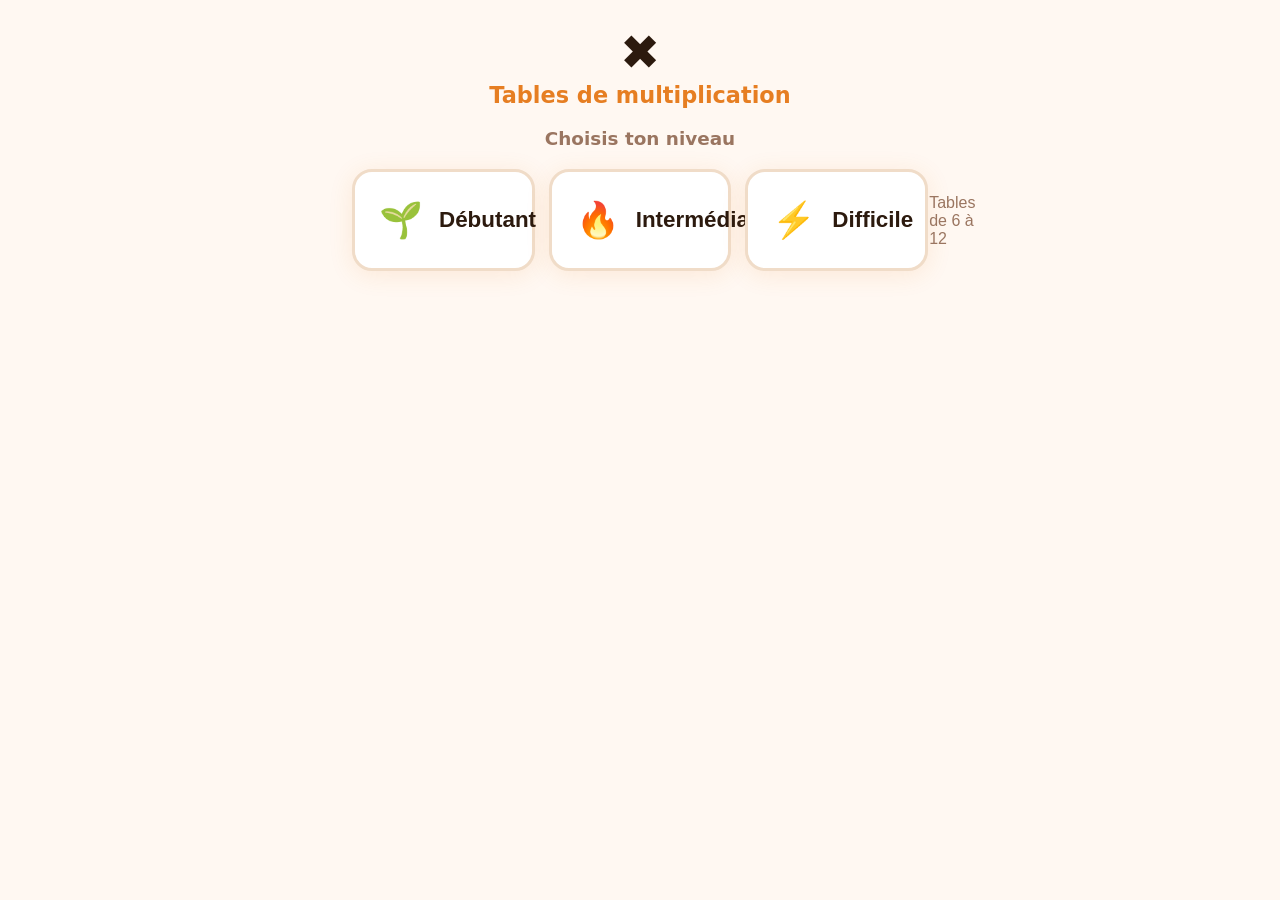
==== assets/exercises/multiplications/index.html @ 47939fa5 "mise a jour app" ====
<!DOCTYPE html>
<html lang="fr">
<head>
  <meta charset="UTF-8" />
  <meta name="viewport"
        content="width=device-width, initial-scale=1.0, user-scalable=no" />
  <title>Tables de multiplication</title>
  <link rel="stylesheet" href="style.css" />
</head>
<body>

  <!-- EN-TÊTE -->
  <header class="exercise-header">
    <div class="exercise-header__icon" aria-hidden="true">✖️</div>
    <h1 class="exercise-header__title">Tables de multiplication</h1>
  </header>

  <!-- ============================================================
       ÉCRAN DE SÉLECTION DU NIVEAU
       ============================================================ -->
  <section id="level-screen" class="level-screen">
    <p class="level-screen__subtitle">Choisis ton niveau</p>
    <div class="level-grid">
      <button class="level-btn" data-level="easy">
        <span class="level-btn__emoji">🌱</span>
        <span class="level-btn__label">Débutant</span>
        <span class="level-btn__desc">Tables de 2 à 5</span>
      </button>
      <button class="level-btn" data-level="medium">
        <span class="level-btn__emoji">🔥</span>
        <span class="level-btn__label">Intermédiaire</span>
        <span class="level-btn__desc">Tables de 2 à 10</span>
      </button>
      <button class="level-btn" data-level="hard">
        <span class="level-btn__emoji">⚡</span>
        <span class="level-btn__label">Difficile</span>
        <span class="level-btn__desc">Tables de 6 à 12</span>
      </button>
    </div>
  </section>

  <!-- ============================================================
       BARRE DE PROGRESSION
       ============================================================ -->
  <div id="progress-wrap" class="progress-wrap" style="display:none">
    <div class="progress-track" role="progressbar"
         aria-valuemin="0" aria-valuemax="100" aria-valuenow="0">
      <div id="progress-fill" class="progress-fill"></div>
    </div>
    <p id="progress-label" class="progress-label" aria-live="polite">1 / 10</p>
  </div>

  <!-- ============================================================
       SECTION QUESTION
       ============================================================ -->
  <section id="question-section" style="display:none">

    <!-- Chronomètre -->
    <div class="timer-wrap" aria-hidden="true">
      <div id="timer-bar-track" class="timer-bar-track">
        <div id="timer-bar" class="timer-bar"></div>
      </div>
      <span id="timer-label" class="timer-label">5</span>
    </div>

    <!-- Carte question -->
    <div class="card">
      <p class="card__label">Combien font…</p>
      <p id="question-text" class="question-text" aria-live="polite">…</p>
    </div>

    <!-- Carte réponse -->
    <div class="card">
      <p class="card__label">Ta réponse</p>
      <div id="answer-section"></div>
      <p id="feedback" class="feedback feedback--empty"
         role="status" aria-live="assertive"></p>
    </div>

  </section>

  <!-- ============================================================
       ÉCRAN DE RÉSULTAT
       ============================================================ -->
  <section id="result-screen" class="result-screen" aria-live="polite">
    <p id="result-emoji"  class="result-emoji"  aria-hidden="true">🎉</p>
    <p id="result-title"  class="result-title">Excellent travail !</p>
    <p id="result-score"  class="result-score">0 / 10</p>
    <p id="result-detail" class="result-detail"></p>
    <button id="btn-restart"  class="btn-restart"  type="button">🔄 Rejouer</button>
    <button id="btn-levels"   class="btn-levels"   type="button">📋 Changer de niveau</button>
  </section>

  <script src="script.js"></script>
</body>
</html>
---- assets/exercises/multiplications/style.css ----
/* =============================================================
   Tables de multiplication – Style EduKids
   Couleur principale : #E67E22 (orange)
   ============================================================= */

/* ------------------------------------------------------------------
   1. VARIABLES
   ------------------------------------------------------------------ */
:root {
  --color-primary:     #E67E22;
  --color-primary-lt:  #FDEBD0;

  --color-correct:     #27AE60;
  --color-correct-lt:  #D5F5E3;
  --color-wrong:       #E74C3C;
  --color-wrong-lt:    #FADBD8;

  --color-timer-ok:    #E67E22;
  --color-timer-warn:  #F39C12;
  --color-timer-danger:#E74C3C;

  --color-bg:          #FFF8F2;
  --color-surface:     #FFFFFF;
  --color-border:      #F0DCC8;
  --color-text:        #2C1A0E;
  --color-text-muted:  #9A7560;

  --radius-card:  20px;
  --radius-btn:   14px;
  --shadow-card:  0 4px 24px rgba(230, 126, 34, 0.12);

  --font:          system-ui, -apple-system, 'Segoe UI', sans-serif;
  --font-size-xs:  0.85rem;
  --font-size-sm:  1rem;
  --font-size-md:  1.15rem;
  --font-size-lg:  1.4rem;
  --font-size-xl:  2rem;
  --font-size-2xl: 2.8rem;
}

/* ------------------------------------------------------------------
   2. RESET & BASE
   ------------------------------------------------------------------ */
*, *::before, *::after { box-sizing: border-box; margin: 0; padding: 0; }

html { -webkit-text-size-adjust: 100%; }

body {
  font-family: var(--font);
  font-size: var(--font-size-md);
  background: var(--color-bg);
  color: var(--color-text);
  min-height: 100dvh;
  display: flex;
  flex-direction: column;
  align-items: center;
  padding: 16px 16px 32px;
  max-width: 640px;
  margin-inline: auto;
}

/* ------------------------------------------------------------------
   3. EN-TÊTE
   ------------------------------------------------------------------ */
.exercise-header {
  width: 100%;
  text-align: center;
  margin-bottom: 20px;
}

.exercise-header__icon {
  font-size: 3rem;
  line-height: 1;
  margin-bottom: 6px;
}

.exercise-header__title {
  font-size: var(--font-size-lg);
  font-weight: 800;
  color: var(--color-primary);
}

/* ------------------------------------------------------------------
   4. ÉCRAN DE SÉLECTION DU NIVEAU
   ------------------------------------------------------------------ */
.level-screen {
  width: 100%;
  display: flex;
  flex-direction: column;
  align-items: center;
  gap: 20px;
  animation: anim-fadein 0.4s ease;
}

.level-screen__subtitle {
  font-size: var(--font-size-md);
  color: var(--color-text-muted);
  font-weight: 600;
}

.level-grid {
  display: flex;
  flex-direction: column;
  gap: 14px;
  width: 100%;
}

.level-btn {
  display: flex;
  align-items: center;
  gap: 16px;
  width: 100%;
  padding: 20px 24px;
  border: 3px solid var(--color-border);
  border-radius: var(--radius-card);
  background: var(--color-surface);
  cursor: pointer;
  text-align: left;
  transition: border-color 0.18s, transform 0.12s, box-shadow 0.18s;
  box-shadow: var(--shadow-card);
  -webkit-tap-highlight-color: transparent;
  touch-action: manipulation;
}

.level-btn:hover {
  border-color: var(--color-primary);
  transform: translateY(-2px);
  box-shadow: 0 8px 28px rgba(230, 126, 34, 0.18);
}

.level-btn:active { transform: scale(0.98); }

.level-btn__emoji {
  font-size: 2.2rem;
  line-height: 1;
  flex-shrink: 0;
}

.level-btn__label {
  font-size: var(--font-size-lg);
  font-weight: 800;
  color: var(--color-text);
  display: block;
}

.level-btn__desc {
  font-size: var(--font-size-sm);
  color: var(--color-text-muted);
  display: block;
  margin-top: 2px;
}

/* ------------------------------------------------------------------
   5. BARRE DE PROGRESSION
   ------------------------------------------------------------------ */
.progress-wrap { width: 100%; margin-bottom: 4px; }

.progress-track {
  width: 100%;
  height: 12px;
  background: var(--color-border);
  border-radius: 8px;
  overflow: hidden;
  margin-bottom: 6px;
}

.progress-fill {
  height: 100%;
  background: var(--color-primary);
  border-radius: 8px;
  transition: width 0.4s ease;
  width: 0%;
}

.progress-label {
  font-size: var(--font-size-xs);
  color: var(--color-text-muted);
  text-align: right;
  margin-bottom: 16px;
}

/* ------------------------------------------------------------------
   6. TIMER
   ------------------------------------------------------------------ */
.timer-wrap {
  display: flex;
  align-items: center;
  gap: 10px;
  width: 100%;
  margin-bottom: 12px;
}

.timer-bar-track {
  flex: 1;
  height: 10px;
  background: var(--color-border);
  border-radius: 6px;
  overflow: hidden;
}

.timer-bar {
  height: 100%;
  width: 100%;
  background: var(--color-timer-ok);
  border-radius: 6px;
  transition: width 0.9s linear, background 0.3s;
}

.timer-bar--warning { background: var(--color-timer-warn); }
.timer-bar--danger  { background: var(--color-timer-danger); animation: anim-pulse 0.5s ease infinite; }

.timer-label {
  font-size: var(--font-size-md);
  font-weight: 900;
  color: var(--color-primary);
  min-width: 1.4em;
  text-align: center;
}

/* ------------------------------------------------------------------
   7. CARTE
   ------------------------------------------------------------------ */
.card {
  background: var(--color-surface);
  border-radius: var(--radius-card);
  box-shadow: var(--shadow-card);
  padding: 28px 24px;
  width: 100%;
  margin-bottom: 16px;
}

.card__label {
  font-size: var(--font-size-xs);
  font-weight: 700;
  text-transform: uppercase;
  letter-spacing: 0.08em;
  color: var(--color-primary);
  margin-bottom: 10px;
}

.question-text {
  font-size: var(--font-size-xl);
  font-weight: 800;
  color: var(--color-text);
  text-align: center;
  line-height: 1.3;
  min-height: 2.4em;
  display: flex;
  align-items: center;
  justify-content: center;
}

/* ------------------------------------------------------------------
   8. CHOIX MULTIPLE
   ------------------------------------------------------------------ */
.choices-grid {
  display: grid;
  grid-template-columns: 1fr 1fr;
  gap: 14px;
}

.choice-btn {
  font-family: var(--font);
  font-size: var(--font-size-lg);
  font-weight: 700;
  padding: 20px 12px;
  border: 3px solid var(--color-border);
  border-radius: var(--radius-btn);
  background: var(--color-surface);
  color: var(--color-text);
  cursor: pointer;
  text-align: center;
  transition: transform 0.12s ease, background 0.18s, border-color 0.18s;
  -webkit-tap-highlight-color: transparent;
  touch-action: manipulation;
}

.choice-btn:hover:not(:disabled) {
  background: var(--color-primary-lt);
  border-color: var(--color-primary);
  transform: translateY(-2px);
}

.choice-btn:active:not(:disabled) { transform: scale(0.97); }

.choice-btn--correct {
  background: var(--color-correct-lt) !important;
  border-color: var(--color-correct) !important;
  color: var(--color-correct) !important;
  animation: anim-bounce 0.4s ease;
}

.choice-btn--wrong {
  background: var(--color-wrong-lt) !important;
  border-color: var(--color-wrong) !important;
  color: var(--color-wrong) !important;
  animation: anim-shake 0.4s ease;
}

.choice-btn:disabled { cursor: default; transform: none !important; }

/* ------------------------------------------------------------------
   9. FEEDBACK
   ------------------------------------------------------------------ */
.feedback {
  min-height: 2em;
  font-size: var(--font-size-md);
  font-weight: 700;
  text-align: center;
  margin-top: 14px;
  transition: opacity 0.2s;
}

.feedback--correct { color: var(--color-correct); }
.feedback--wrong   { color: var(--color-wrong); }
.feedback--empty   { opacity: 0; }

/* ------------------------------------------------------------------
   10. ÉCRAN DE RÉSULTAT
   ------------------------------------------------------------------ */
.result-screen {
  display: none;
  flex-direction: column;
  align-items: center;
  gap: 16px;
  text-align: center;
  width: 100%;
  animation: anim-fadein 0.5s ease;
}

.result-screen.is-visible { display: flex; }

.result-emoji  { font-size: 5.5rem; line-height: 1; }
.result-title  { font-size: var(--font-size-xl); font-weight: 800; }
.result-score  { font-size: var(--font-size-2xl); font-weight: 900; color: var(--color-primary); }
.result-detail { font-size: var(--font-size-sm); color: var(--color-text-muted); }

.btn-restart,
.btn-levels {
  font-family: var(--font);
  font-size: var(--font-size-md);
  font-weight: 800;
  padding: 18px 48px;
  border: none;
  border-radius: var(--radius-btn);
  cursor: pointer;
  transition: opacity 0.2s, transform 0.12s;
  width: 100%;
  max-width: 320px;
}

.btn-restart {
  background: var(--color-primary);
  color: #fff;
}

.btn-levels {
  background: var(--color-surface);
  color: var(--color-primary);
  border: 3px solid var(--color-primary);
}

.btn-restart:hover,
.btn-levels:hover { opacity: 0.88; }

.btn-restart:active,
.btn-levels:active { transform: scale(0.98); }

/* ------------------------------------------------------------------
   11. ANIMATIONS
   ------------------------------------------------------------------ */
@keyframes anim-bounce {
  0%   { transform: scale(1); }
  40%  { transform: scale(1.1); }
  100% { transform: scale(1); }
}

@keyframes anim-shake {
  0%, 100% { transform: translateX(0); }
  20%       { transform: translateX(-10px); }
  60%       { transform: translateX(10px); }
}

@keyframes anim-fadein {
  from { opacity: 0; transform: translateY(24px); }
  to   { opacity: 1; transform: translateY(0); }
}

@keyframes anim-pulse {
  0%, 100% { opacity: 1; }
  50%       { opacity: 0.5; }
}

/* ------------------------------------------------------------------
   12. RESPONSIVE TABLETTE
   ------------------------------------------------------------------ */
@media (min-width: 600px) {
  body { padding: 28px 32px 48px; }
  .card { padding: 36px 32px; }
  .question-text { font-size: var(--font-size-2xl); }
  .choices-grid { gap: 18px; }
  .choice-btn { font-size: var(--font-size-xl); padding: 24px 16px; }
  .level-grid { flex-direction: row; flex-wrap: wrap; }
  .level-btn { flex: 1; min-width: 160px; }
}
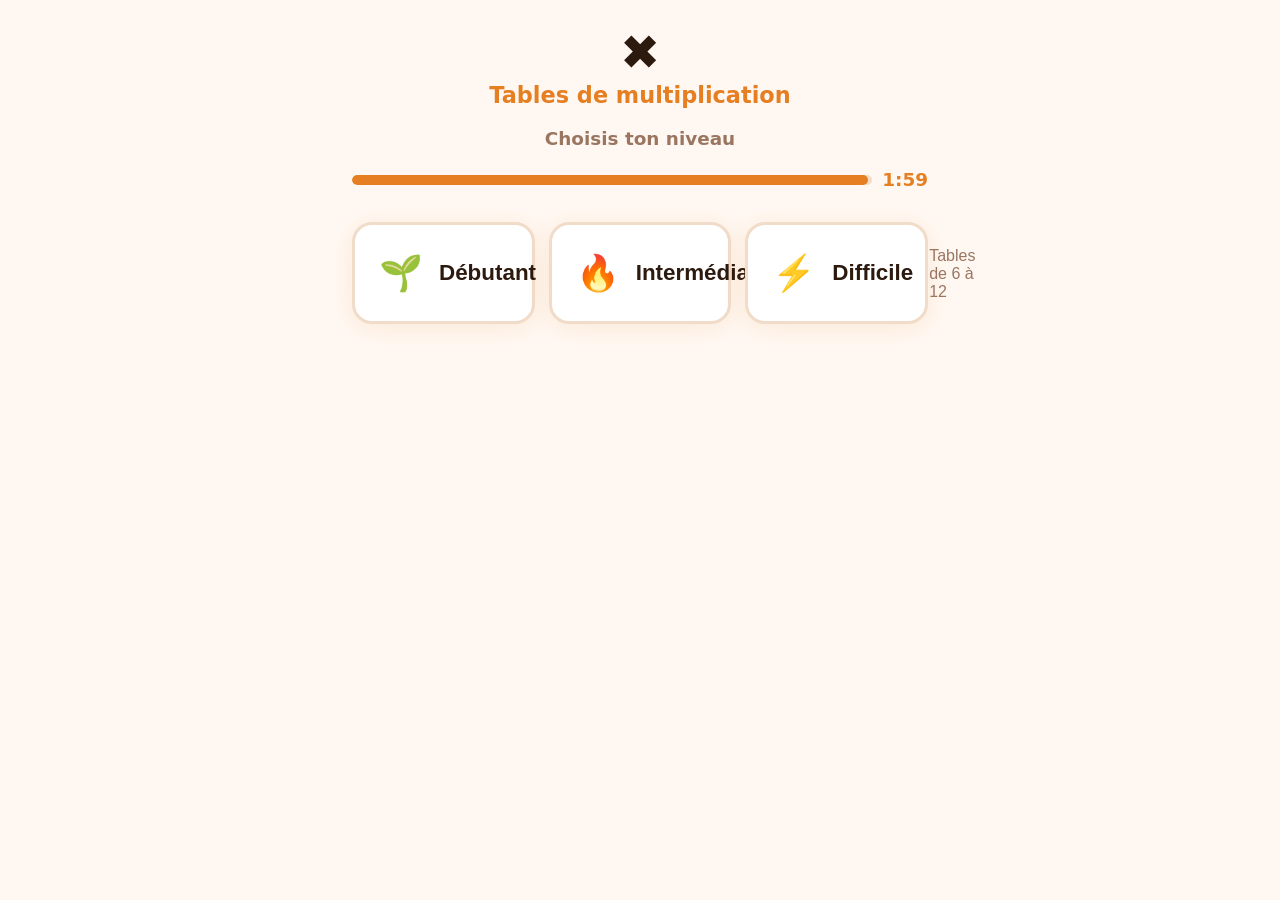
==== commit 1af38cda: "update multiplication" ====
--- a/assets/exercises/multiplications/index.html
+++ b/assets/exercises/multiplications/index.html
@@ -20,6 +20,14 @@
        ============================================================ -->
   <section id="level-screen" class="level-screen">
     <p class="level-screen__subtitle">Choisis ton niveau</p>
+    <div id="level-timer-wrap" class="timer-wrap level-timer-wrap"
+         role="timer" aria-live="polite"
+         aria-label="Temps restant pour choisir un niveau">
+      <div id="level-timer-bar-track" class="timer-bar-track">
+        <div id="level-timer-bar" class="timer-bar"></div>
+      </div>
+      <span id="level-timer-label" class="timer-label timer-label--mmss">2:00</span>
+    </div>
     <div class="level-grid">
       <button class="level-btn" data-level="easy">
         <span class="level-btn__emoji">🌱</span>
--- a/assets/exercises/multiplications/style.css
+++ b/assets/exercises/multiplications/style.css
@@ -96,6 +96,15 @@
   font-size: var(--font-size-md);
   color: var(--color-text-muted);
   font-weight: 600;
+}
+
+.level-timer-wrap {
+  margin-bottom: 4px;
+}
+
+.timer-label--mmss {
+  min-width: 3.2em;
+  font-variant-numeric: tabular-nums;
 }
 
 .level-grid {
